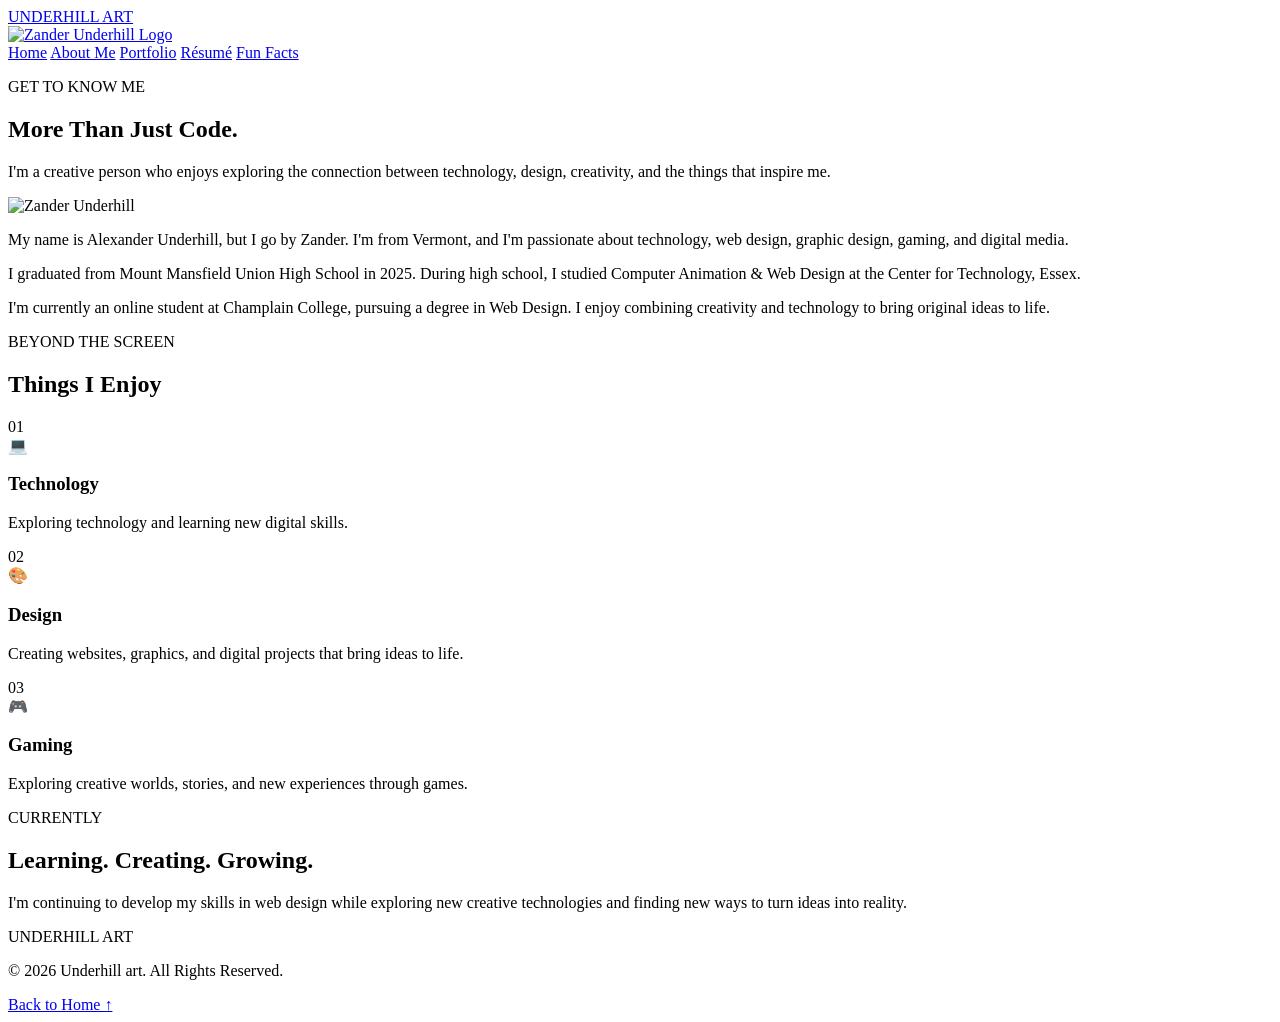
==== aboutme.html @ 13acbdd0 "Add files via upload" ====
<!DOCTYPE html>
<html lang="en">

<head>

    <meta charset="UTF-8">

    <meta name="viewport"
          content="width=device-width, initial-scale=1.0">

    <title>Underhill Art | About Me</title>

    <link rel="icon"
          type="image/png"
          href="images/newl.png">

    <link rel="stylesheet"
          href="css/aboutme.css">

</head>


<body>


    <!-- ==========================
         HEADER / NAVIGATION
    =========================== -->

    <header class="site-header">


        <!-- WEBSITE NAME -->

        <a href="index.html" class="site-name">

            UNDERHILL <span> ART</span>

        </a>


        <!-- CENTER LOGO -->

        <div class="logo">

            <a href="index.html">

                <img src="images/newl.png"
                     alt="Zander Underhill Logo">

            </a>

        </div>


        <!-- NAVIGATION -->

        <nav class="navigation">

            <a href="index.html">Home</a>

            <a href="aboutme.html"
               class="active">About Me</a>

            <a href="portfolio.html">Portfolio</a>

            <a href="resume.html">Résumé</a>

            <a href="funfact.html">Fun Facts</a>

        </nav>


    </header>


    <!-- ==========================
         MAIN CONTENT
    =========================== -->

    <main>


        <!-- ==========================
             PAGE INTRO
        =========================== -->

        <section class="about-intro">


            <div class="about-title">

                <p class="about-tag">
                    GET TO KNOW ME
                </p>

                <h1>
                    More Than Just <span>Code.</span>
                </h1>

                <p class="intro-text">

                    I'm a creative person who enjoys exploring
                    the connection between technology, design,
                    creativity, and the things that inspire me.

                </p>

            </div>


        </section>


        <!-- ==========================
             MAIN ABOUT SECTION
        =========================== -->

        <section class="about-story">


            <!-- PHOTO -->

            <div class="photo-section">

                <div class="photo-frame">

                    <img src="images/newphoto.jpg"
                         alt="Zander Underhill">

                </div>

            </div>


            <!-- ABOUT TEXT -->

            <div class="story-content">


              


                <p>

                    My name is Alexander Underhill, but I go by
                    Zander. I'm from Vermont, and I'm passionate
                    about technology, web design, graphic design,
                    gaming, and digital media.

                </p>


                <p>

                    I graduated from Mount Mansfield Union High
                    School in 2025. During high school, I studied
                    Computer Animation & Web Design at the Center
                    for Technology, Essex.

                </p>


                <p>

                    I'm currently an online student at Champlain
                    College, pursuing a degree in Web Design. I
                    enjoy combining creativity and technology to
                    bring original ideas to life.

                </p>


            


            </div>


        </section>


        <!-- ==========================
             MY INTERESTS
        =========================== -->

        <section class="interests-section">


            <div class="section-heading">

                <p class="section-tag">
                    BEYOND THE SCREEN
                </p>

                <h2>
                    Things I <span>Enjoy</span>
                </h2>

            </div>


            <div class="interests-grid">


                <article class="interest-card">

                    <div class="interest-number">
                        01
                    </div>

                    <div class="interest-icon">
                        💻
                    </div>

                    <h3>Technology</h3>

                    <p>
                        Exploring technology and learning new
                        digital skills.
                    </p>

                </article>


                <article class="interest-card">

                    <div class="interest-number">
                        02
                    </div>

                    <div class="interest-icon">
                        🎨
                    </div>

                    <h3>Design</h3>

                    <p>
                        Creating websites, graphics, and digital
                        projects that bring ideas to life.
                    </p>

                </article>


                <article class="interest-card">

                    <div class="interest-number">
                        03
                    </div>

                    <div class="interest-icon">
                        🎮
                    </div>

                    <h3>Gaming</h3>

                    <p>
                        Exploring creative worlds, stories, and
                        new experiences through games.
                    </p>

                </article>


            </div>


        </section>


        <!-- ==========================
             CURRENT JOURNEY
        =========================== -->

        <section class="journey-section">


            <p class="section-tag">
                CURRENTLY
            </p>


            <h2>
                Learning. Creating. <span>Growing.</span>
            </h2>


            <p>

                I'm continuing to develop my skills in web design
                while exploring new creative technologies and
                finding new ways to turn ideas into reality.

            </p>


        </section>


    </main>


    <!-- ==========================
         FOOTER
    =========================== -->

    <footer>

        <div class="footer-logo">

           UNDERHILL <span>ART</span>

        </div>


        <p>
            © 2026 Underhill art. All Rights Reserved.
        </p>


        <a href="index.html">
            Back to Home ↑
        </a>

    </footer>


</body>

</html>
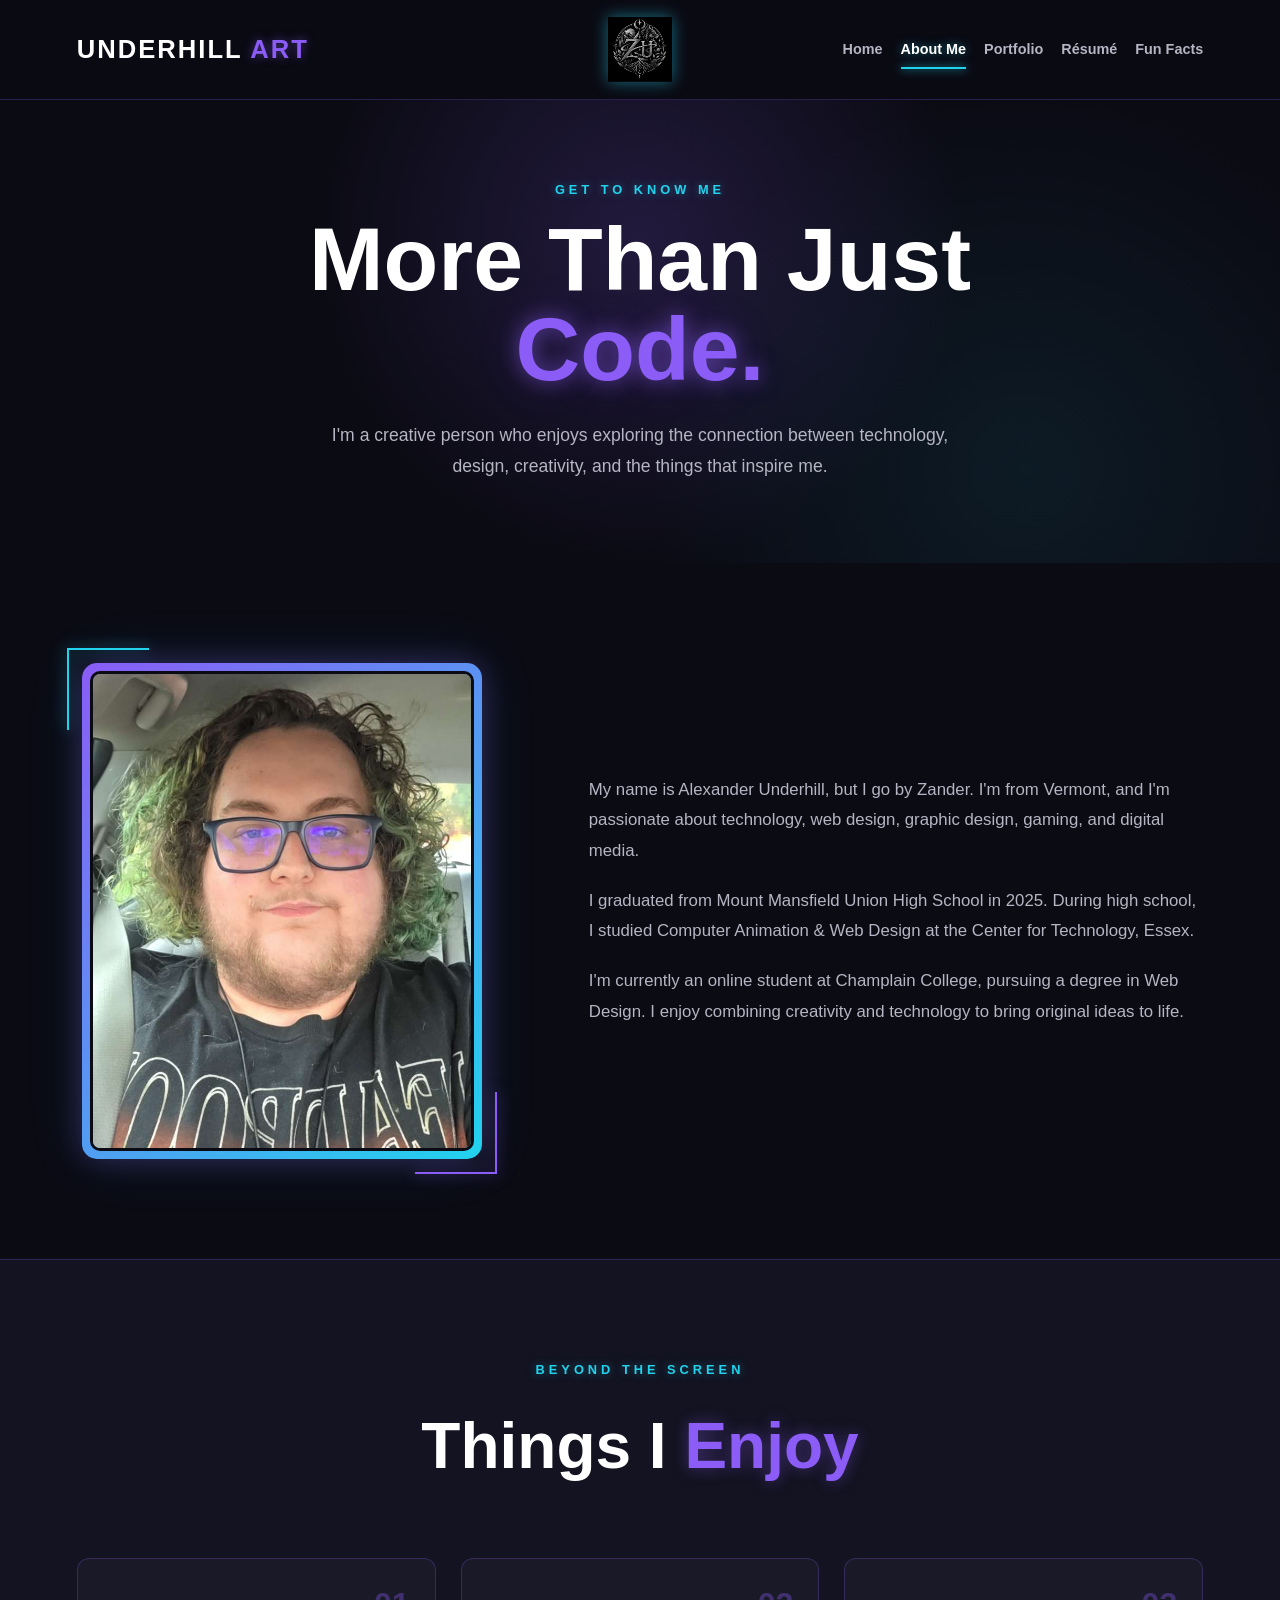
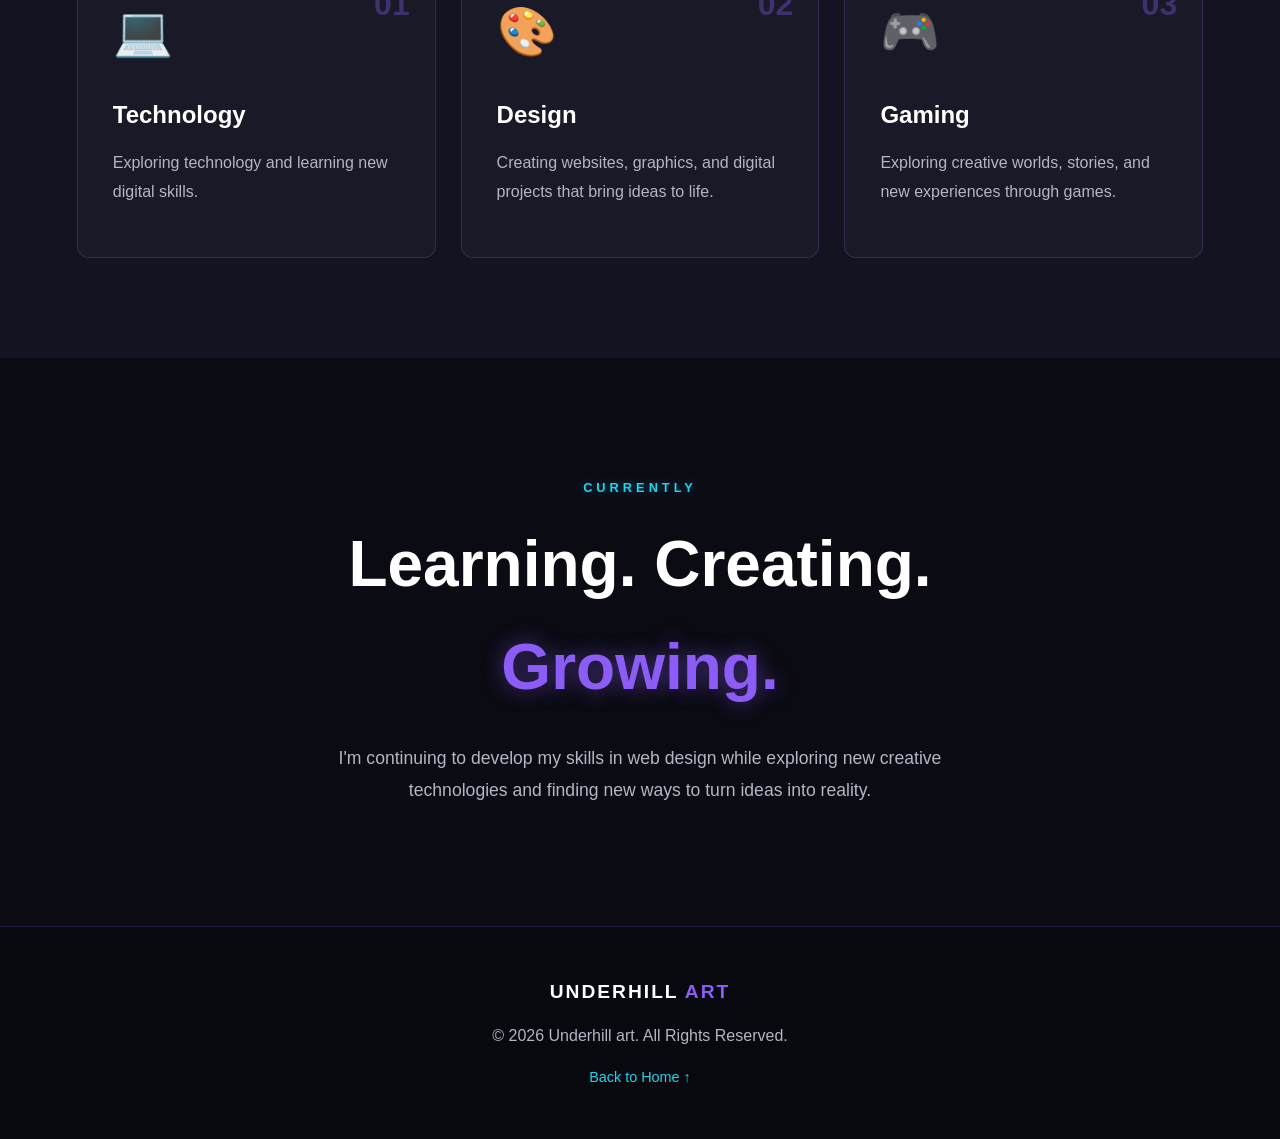
==== commit 5eb3c9d6: "Add files via upload" ====
--- a/aboutme.html
+++ b/aboutme.html
@@ -64,7 +64,7 @@
 
             <a href="portfolio.html">Portfolio</a>
 
-            <a href="resume.html">Résumé</a>
+            <a href="Resume.html">Résumé</a>
 
             <a href="funfact.html">Fun Facts</a>
 
--- a/css/aboutme.css
+++ b/css/aboutme.css
@@ -0,0 +1,860 @@
+/* ==========================================
+   ZANDER UNDERHILL - ABOUT ME PAGE
+   CYBERPUNK / DIGITAL FUTURE THEME
+========================================== */
+
+
+/* ==========================================
+   COLOR VARIABLES
+========================================== */
+
+:root {
+    --background-color: #0B0B14;
+    --surface-color: #131321;
+    --card-color: #191927;
+
+    --primary-accent: #8B5CF6;
+    --secondary-accent: #22D3EE;
+
+    --text-color: #FFFFFF;
+    --muted-color: #B5B5C3;
+
+    --border-color: rgba(139, 92, 246, 0.25);
+
+    --content-width: 1400px;
+    --page-gutter: clamp(20px, 6vw, 100px);
+}
+
+
+/* ==========================================
+   RESET
+========================================== */
+
+* {
+    margin: 0;
+    padding: 0;
+    box-sizing: border-box;
+}
+
+
+html {
+    scroll-behavior: smooth;
+}
+
+
+body {
+    background-color: var(--background-color);
+    color: var(--text-color);
+
+    font-family: Arial, Helvetica, sans-serif;
+
+    line-height: 1.6;
+
+    overflow-x: hidden;
+}
+
+
+img {
+    max-width: 100%;
+    display: block;
+}
+
+
+a {
+    color: inherit;
+}
+
+
+/* ==========================================
+   HEADER
+========================================== */
+
+.site-header {
+    width: 100%;
+    min-height: 100px;
+
+    display: grid;
+    grid-template-columns: 1fr auto 1fr;
+
+    align-items: center;
+
+    padding: 15px var(--page-gutter);
+
+    background-color: rgba(11, 11, 20, 0.96);
+
+    border-bottom: 1px solid var(--border-color);
+
+    position: sticky;
+    top: 0;
+
+    z-index: 100;
+}
+
+
+/* ==========================================
+   WEBSITE NAME
+========================================== */
+
+.site-name {
+    justify-self: start;
+
+    color: var(--text-color);
+
+    font-size: clamp(1.2rem, 2vw, 1.8rem);
+    font-weight: bold;
+
+    letter-spacing: 2px;
+
+    text-decoration: none;
+
+    transition: 0.3s ease;
+}
+
+
+.site-name span {
+    color: var(--primary-accent);
+
+    text-shadow:
+        0 0 10px rgba(139, 92, 246, 0.5);
+}
+
+
+.site-name:hover {
+    text-shadow:
+        0 0 15px rgba(34, 211, 238, 0.5);
+}
+
+
+/* ==========================================
+   CENTER LOGO
+========================================== */
+
+.logo {
+    width: 65px;
+    height: 65px;
+
+    justify-self: center;
+}
+
+
+.logo a {
+    width: 100%;
+    height: 100%;
+
+    display: flex;
+    align-items: center;
+    justify-content: center;
+}
+
+
+.logo img {
+    width: 100%;
+    height: 100%;
+
+    object-fit: contain;
+
+    filter:
+        drop-shadow(0 0 8px rgba(34, 211, 238, 0.5));
+
+    transition:
+        transform 0.3s ease,
+        filter 0.3s ease;
+}
+
+
+.logo img:hover {
+    transform: scale(1.08);
+
+    filter:
+        drop-shadow(0 0 15px rgba(34, 211, 238, 0.9));
+}
+
+
+/* ==========================================
+   NAVIGATION
+========================================== */
+
+.navigation {
+    justify-self: end;
+
+    display: flex;
+    align-items: center;
+
+    gap: 18px;
+}
+
+
+.navigation a {
+    position: relative;
+
+    color: var(--muted-color);
+
+    font-size: 0.9rem;
+    font-weight: bold;
+
+    text-decoration: none;
+
+    transition:
+        color 0.3s ease,
+        text-shadow 0.3s ease;
+}
+
+
+.navigation a::after {
+    content: "";
+
+    position: absolute;
+
+    left: 0;
+    bottom: -8px;
+
+    width: 0;
+    height: 2px;
+
+    background-color: var(--secondary-accent);
+
+    box-shadow:
+        0 0 8px var(--secondary-accent);
+
+    transition: width 0.3s ease;
+}
+
+
+.navigation a:hover,
+.navigation a.active {
+    color: var(--text-color);
+
+    text-shadow:
+        0 0 10px rgba(34, 211, 238, 0.5);
+}
+
+
+.navigation a:hover::after,
+.navigation a.active::after {
+    width: 100%;
+}
+
+
+/* ==========================================
+   PAGE INTRO
+========================================== */
+
+.about-intro {
+    min-height: 380px;
+
+    display: flex;
+    align-items: center;
+    justify-content: center;
+
+    padding:
+        80px
+        var(--page-gutter);
+
+    text-align: center;
+
+    background:
+        radial-gradient(
+            circle at 50% 30%,
+            rgba(139, 92, 246, 0.18),
+            transparent 45%
+        ),
+        radial-gradient(
+            circle at 80% 80%,
+            rgba(34, 211, 238, 0.08),
+            transparent 35%
+        );
+}
+
+
+.about-title {
+    max-width: 900px;
+}
+
+
+.about-tag,
+.section-tag {
+    margin-bottom: 15px;
+
+    color: var(--secondary-accent);
+
+    font-size: 0.8rem;
+    font-weight: bold;
+
+    letter-spacing: 4px;
+
+    text-transform: uppercase;
+
+    text-shadow:
+        0 0 10px rgba(34, 211, 238, 0.4);
+}
+
+
+.about-title h1 {
+    margin-bottom: 25px;
+
+    font-size: clamp(3rem, 7vw, 6.5rem);
+
+    line-height: 1;
+}
+
+
+.about-title h1 span {
+    color: var(--primary-accent);
+
+    text-shadow:
+        0 0 20px rgba(139, 92, 246, 0.6),
+        0 0 50px rgba(139, 92, 246, 0.2);
+}
+
+
+.intro-text {
+    max-width: 650px;
+
+    margin: 0 auto;
+
+    color: var(--muted-color);
+
+    font-size: 1.1rem;
+
+    line-height: 1.8;
+}
+
+
+/* ==========================================
+   ABOUT STORY SECTION
+========================================== */
+
+.about-story {
+    width: 100%;
+    max-width: var(--content-width);
+
+    margin: 0 auto;
+
+    display: grid;
+
+    grid-template-columns: 0.8fr 1.2fr;
+
+    gap: clamp(50px, 8vw, 120px);
+
+    align-items: center;
+
+    padding:
+        100px
+        var(--page-gutter);
+}
+
+
+/* ==========================================
+   PHOTO SECTION
+========================================== */
+
+.photo-section {
+    display: flex;
+    justify-content: center;
+}
+
+
+.photo-frame {
+    position: relative;
+
+    width: min(400px, 100%);
+
+    padding: 8px;
+
+    background:
+        linear-gradient(
+            135deg,
+            var(--primary-accent),
+            var(--secondary-accent)
+        );
+
+    border-radius: 15px;
+
+    box-shadow:
+        0 0 30px rgba(139, 92, 246, 0.3),
+        0 0 60px rgba(34, 211, 238, 0.1);
+}
+
+
+/* Decorative corner effect */
+
+.photo-frame::before {
+    content: "";
+
+    position: absolute;
+
+    top: -15px;
+    left: -15px;
+
+    width: 80px;
+    height: 80px;
+
+    border-top: 2px solid var(--secondary-accent);
+    border-left: 2px solid var(--secondary-accent);
+
+    filter:
+        drop-shadow(0 0 8px rgba(34, 211, 238, 0.7));
+}
+
+
+.photo-frame::after {
+    content: "";
+
+    position: absolute;
+
+    right: -15px;
+    bottom: -15px;
+
+    width: 80px;
+    height: 80px;
+
+    border-right: 2px solid var(--primary-accent);
+    border-bottom: 2px solid var(--primary-accent);
+
+    filter:
+        drop-shadow(0 0 8px rgba(139, 92, 246, 0.7));
+}
+
+
+.photo-frame img {
+    width: 100%;
+
+    aspect-ratio: 4 / 5;
+
+    object-fit: cover;
+
+    border-radius: 10px;
+
+    border: 3px solid var(--background-color);
+}
+
+
+/* ==========================================
+   STORY CONTENT
+========================================== */
+
+.story-content h2 {
+    margin-bottom: 25px;
+
+    font-size: clamp(2.5rem, 5vw, 4.5rem);
+
+    line-height: 1;
+}
+
+
+.story-content h2 span {
+    color: var(--primary-accent);
+
+    text-shadow:
+        0 0 15px rgba(139, 92, 246, 0.5);
+}
+
+
+.story-content > p:not(.section-tag) {
+    margin-bottom: 20px;
+
+    color: var(--muted-color);
+
+    font-size: 1.05rem;
+
+    line-height: 1.8;
+}
+
+
+/* ==========================================
+   QUOTE
+========================================== */
+
+blockquote {
+    margin-top: 35px;
+
+    padding: 20px 25px;
+
+    color: var(--secondary-accent);
+
+    font-size: clamp(1.1rem, 2vw, 1.4rem);
+
+    font-weight: bold;
+    font-style: italic;
+
+    border-left: 3px solid var(--primary-accent);
+
+    background-color: rgba(139, 92, 246, 0.06);
+
+    box-shadow:
+        0 0 20px rgba(139, 92, 246, 0.08);
+
+    text-shadow:
+        0 0 10px rgba(34, 211, 238, 0.3);
+}
+
+
+/* ==========================================
+   INTERESTS SECTION
+========================================== */
+
+.interests-section {
+    padding:
+        100px
+        var(--page-gutter);
+
+    background-color: var(--surface-color);
+
+    border-top: 1px solid var(--border-color);
+}
+
+
+.section-heading {
+    max-width: 800px;
+
+    margin: 0 auto 60px;
+
+    text-align: center;
+}
+
+
+.section-heading h2 {
+    font-size: clamp(2.5rem, 5vw, 4rem);
+}
+
+
+.section-heading h2 span {
+    color: var(--primary-accent);
+
+    text-shadow:
+        0 0 15px rgba(139, 92, 246, 0.4);
+}
+
+
+/* ==========================================
+   INTEREST CARDS
+========================================== */
+
+.interests-grid {
+    width: 100%;
+    max-width: var(--content-width);
+
+    margin: 0 auto;
+
+    display: grid;
+
+    grid-template-columns:
+        repeat(3, 1fr);
+
+    gap: 25px;
+}
+
+
+.interest-card {
+    position: relative;
+
+    min-height: 300px;
+
+    padding: 35px;
+
+    overflow: hidden;
+
+    background-color: var(--card-color);
+
+    border: 1px solid var(--border-color);
+
+    border-radius: 12px;
+
+    transition:
+        transform 0.3s ease,
+        border-color 0.3s ease,
+        box-shadow 0.3s ease;
+}
+
+
+.interest-card:hover {
+    transform: translateY(-10px);
+
+    border-color: var(--secondary-accent);
+
+    box-shadow:
+        0 0 30px rgba(34, 211, 238, 0.2);
+}
+
+
+/* CARD NUMBER */
+
+.interest-number {
+    position: absolute;
+
+    top: 20px;
+    right: 25px;
+
+    color: rgba(139, 92, 246, 0.35);
+
+    font-size: 2rem;
+    font-weight: bold;
+}
+
+
+/* ICON */
+
+.interest-icon {
+    margin-bottom: 25px;
+
+    font-size: 3rem;
+}
+
+
+.interest-card h3 {
+    margin-bottom: 15px;
+
+    font-size: 1.5rem;
+}
+
+
+.interest-card p {
+    color: var(--muted-color);
+
+    line-height: 1.8;
+}
+
+
+/* ==========================================
+   CURRENT JOURNEY SECTION
+========================================== */
+
+.journey-section {
+    max-width: 1000px;
+
+    margin: 0 auto;
+
+    padding:
+        120px
+        var(--page-gutter);
+
+    text-align: center;
+}
+
+
+.journey-section h2 {
+    margin-bottom: 25px;
+
+    font-size: clamp(2.5rem, 5vw, 4.5rem);
+}
+
+
+.journey-section h2 span {
+    color: var(--primary-accent);
+
+    text-shadow:
+        0 0 20px rgba(139, 92, 246, 0.5);
+}
+
+
+.journey-section > p:last-child {
+    max-width: 700px;
+
+    margin: 0 auto;
+
+    color: var(--muted-color);
+
+    font-size: 1.1rem;
+
+    line-height: 1.8;
+}
+
+
+/* ==========================================
+   FOOTER
+========================================== */
+
+footer {
+    padding:
+        50px
+        var(--page-gutter);
+
+    text-align: center;
+
+    background-color: #08080F;
+
+    border-top: 1px solid var(--border-color);
+}
+
+
+.footer-logo {
+    margin-bottom: 15px;
+
+    font-size: 1.2rem;
+    font-weight: bold;
+
+    letter-spacing: 2px;
+}
+
+
+.footer-logo span {
+    color: var(--primary-accent);
+}
+
+
+footer p {
+    margin-bottom: 15px;
+
+    color: var(--muted-color);
+}
+
+
+footer a {
+    color: var(--secondary-accent);
+
+    font-size: 0.9rem;
+
+    text-decoration: none;
+}
+
+
+footer a:hover {
+    text-shadow:
+        0 0 10px rgba(34, 211, 238, 0.7);
+}
+
+
+/* ==========================================
+   TABLET
+========================================== */
+
+@media screen and (max-width: 1100px) {
+
+    .site-header {
+        grid-template-columns: 1fr auto;
+
+        gap: 20px;
+    }
+
+
+    .navigation {
+        grid-column: 1 / -1;
+
+        grid-row: 2;
+
+        justify-self: center;
+    }
+
+
+    .about-story {
+        grid-template-columns: 0.8fr 1.2fr;
+
+        gap: 50px;
+    }
+
+
+    .interests-grid {
+        grid-template-columns: repeat(3, 1fr);
+    }
+
+}
+
+
+/* ==========================================
+   SMALL TABLET
+========================================== */
+
+@media screen and (max-width: 850px) {
+
+    .about-story {
+        grid-template-columns: 1fr;
+
+        text-align: center;
+    }
+
+
+    .story-content {
+        max-width: 750px;
+
+        margin: 0 auto;
+    }
+
+
+    blockquote {
+        text-align: left;
+    }
+
+
+    .interests-grid {
+        grid-template-columns: repeat(2, 1fr);
+    }
+
+}
+
+
+/* ==========================================
+   MOBILE
+========================================== */
+
+@media screen and (max-width: 650px) {
+
+    .site-header {
+        display: flex;
+
+        flex-direction: column;
+
+        justify-content: center;
+
+        padding: 20px;
+    }
+
+
+    .site-name {
+        text-align: center;
+    }
+
+
+    .logo {
+        width: 60px;
+        height: 60px;
+    }
+
+
+    .navigation {
+        width: 100%;
+
+        justify-content: center;
+
+        flex-wrap: wrap;
+
+        gap: 12px 18px;
+    }
+
+
+    .navigation a {
+        font-size: 0.85rem;
+    }
+
+
+    .about-intro {
+        min-height: 450px;
+
+        padding: 70px 25px;
+    }
+
+
+    .about-story {
+        padding: 70px 25px;
+    }
+
+
+    .interests-section {
+        padding: 70px 25px;
+    }
+
+
+    .journey-section {
+        padding: 80px 25px;
+    }
+
+
+    .interests-grid {
+        grid-template-columns: 1fr;
+    }
+
+
+    .photo-frame {
+        width: min(320px, 100%);
+    }
+
+}
